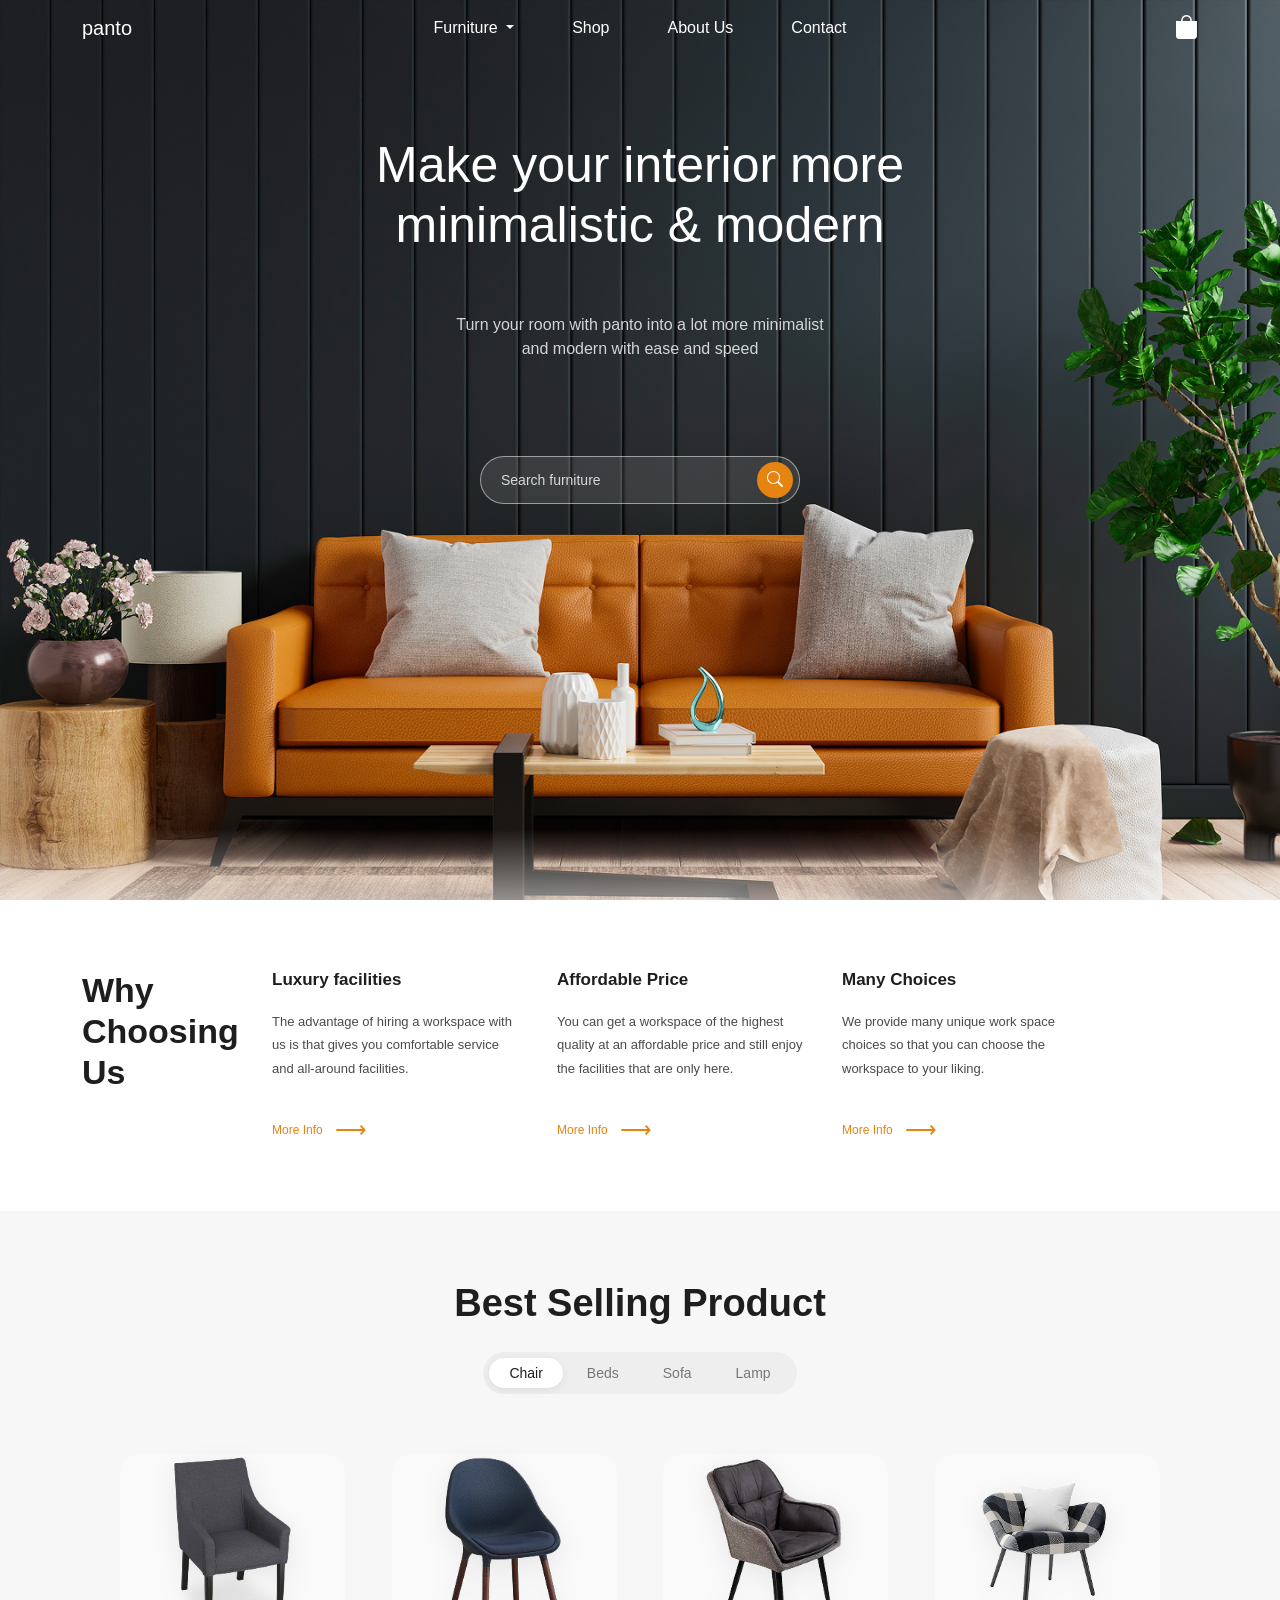
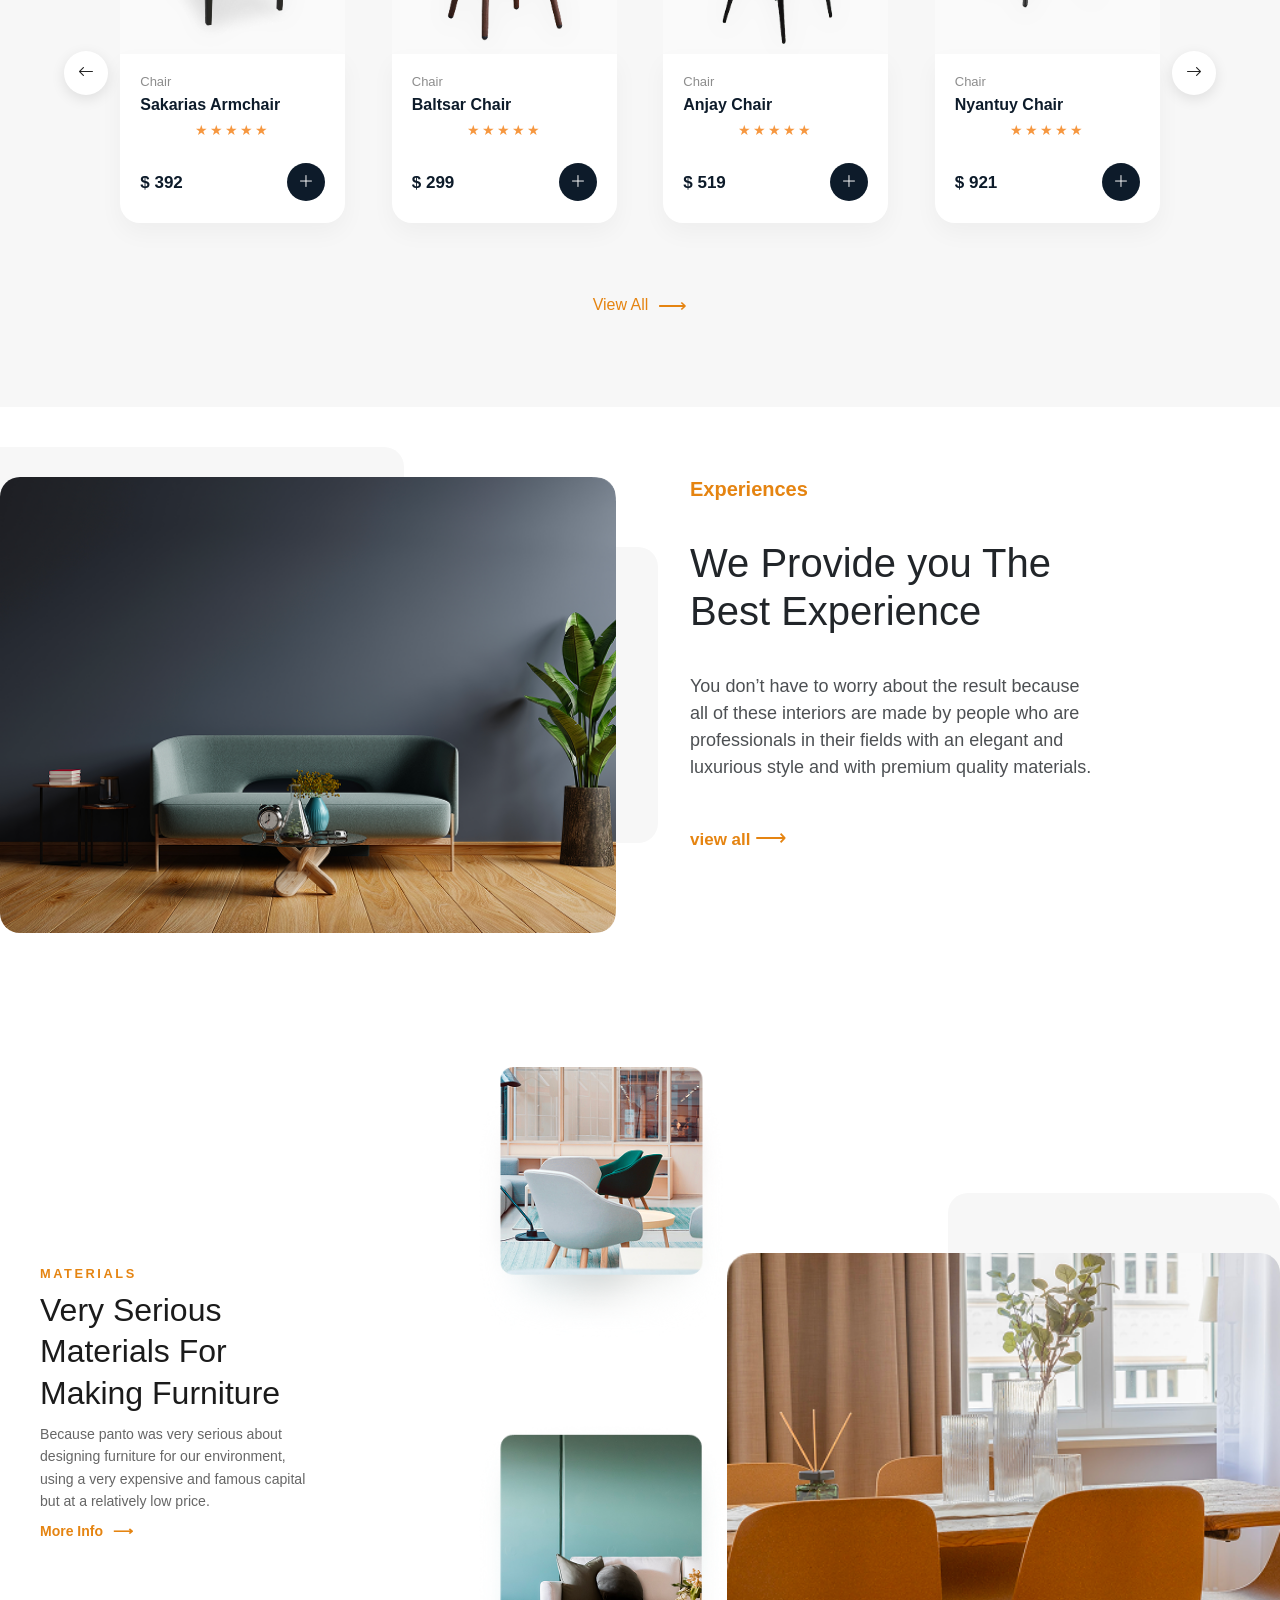
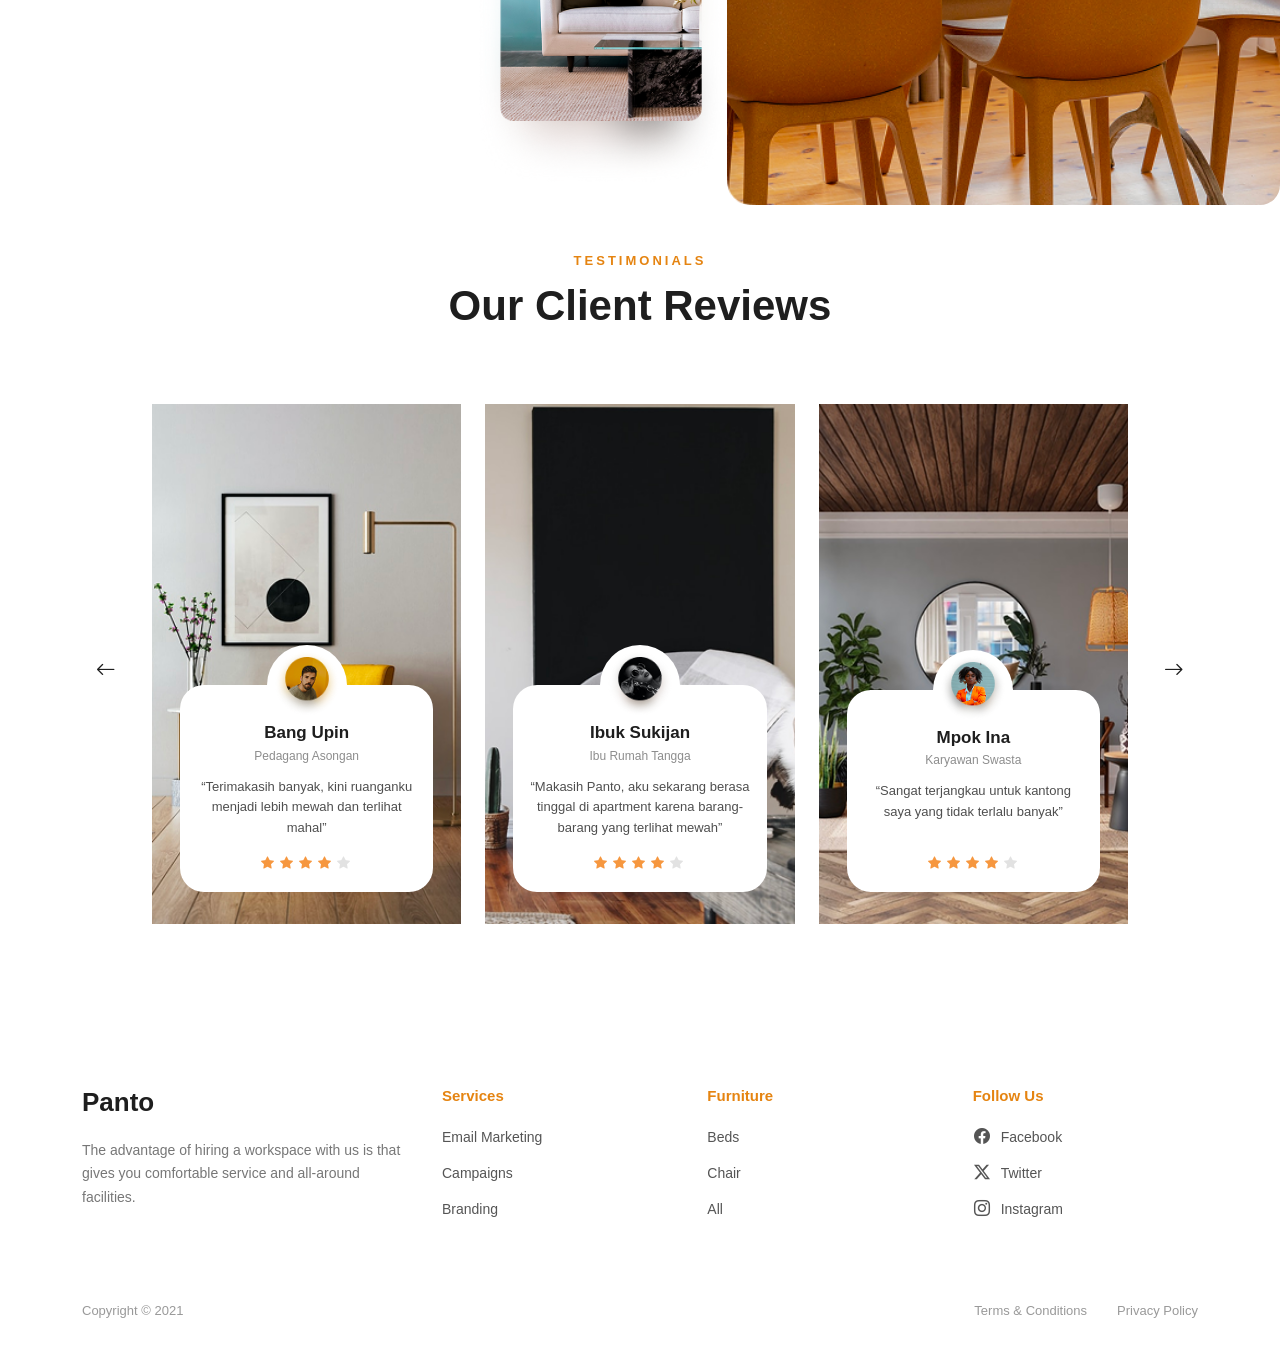
==== index.html @ dc4da4a8 "fix products Carousel" ====
<!DOCTYPE html>
<html lang="en">
<head>
    <meta charset="UTF-8">
    <link href="https://cdn.jsdelivr.net/npm/bootstrap@5.3.8/dist/css/bootstrap.min.css" rel="stylesheet" integrity="sha384-sRIl4kxILFvY47J16cr9ZwB07vP4J8+LH7qKQnuqkuIAvNWLzeN8tE5YBujZqJLB" crossorigin="anonymous">
    <link rel="stylesheet" href="https://cdn.jsdelivr.net/npm/bootstrap-icons@1.13.1/font/bootstrap-icons.min.css">
    <link rel="stylesheet" href="style.css">
    <meta name="viewport" content="width=device-width, initial-scale=1.0">
    <title>Document</title>
</head>
<body>
    <header>

<nav class="navbar navbar-expand-lg">
    <div class="container">

        <a class="navbar-brand" href="#">panto</a>

        <div class="navbar-actions">
            <a href="cart.html" class="cart-icon">
                <i class="bi bi-bag-fill"></i>
            </a>

            <button 
                class="navbar-toggler" 
                type="button" 
                data-bs-toggle="collapse" 
                data-bs-target="#navbarNav"
                aria-controls="navbarNav"
                aria-expanded="false"
                aria-label="Toggle navigation"
            >
                <span class="navbar-toggler-icon"></span>
            </button>
        </div>

        <div class="collapse navbar-collapse justify-content-center" id="navbarNav">
            <ul class="navbar-nav">
                <li class="nav-item dropdown">
                    <a class="nav-link dropdown-toggle" href="#furniture" data-bs-toggle="dropdown">
                        Furniture
                    </a>

                    <ul class="dropdown-menu">
                        <li><a class="dropdown-item" href="#furniture">Living Room</a></li>
                        <li><a class="dropdown-item" href="#furniture">Bedroom</a></li>
                        <li><a class="dropdown-item" href="#furniture">Dining Room</a></li>
                    </ul>
                </li>

                <li class="nav-item">
                    <a class="nav-link" href="#shop">Shop</a>
                </li>

                <li class="nav-item">
                    <a class="nav-link" href="#about">About Us</a>
                </li>

                <li class="nav-item">
                    <a class="nav-link" href="#contact">Contact</a>
                </li>
            </ul>
        </div>
        <a href="cart.html" class="cart-icon d-none d-lg-block">
            <i class="bi bi-bag-fill"></i>
        </a>
    </div>
</nav>

<div class="headline">
    <h1>
        Make your interior more
        <br>
        minimalistic & modern
    </h1>
    <p>
    Turn your room with panto into a lot more minimalist 
    <br>
    and modern with ease and speed 
</p>
</div>
<div class="search-box">
    <input 
        type="text" 
        placeholder="Search furniture"
    />

    <button type="button">
        <i class="bi bi-search"></i>
    </button>
</div>
    </header>
    
    <section class="why-us" id="about">
    <div class="container">
      <div class="row ">

        <!-- Main Title -->
        <div class="col-lg-2 col-md-12">
          <h2 class="why-title">
            Why  

            Choosing Us
          </h2>
        </div>

        <!-- Feature 1 -->
        <div class="col-lg-3 col-md-4 col-sm-12 feature">
          <h3 class="feature-title">Luxury facilities</h3>

          <p class="feature-text">
            The advantage of hiring a workspace with us is that gives you
            comfortable service and all-around facilities.
          </p>

          <a href="coming-soon.html" class="more-link">
            More Info
            <span style="color:#E58411;">⟶</span>
          </a>
        </div>

        <!-- Feature 2 -->
        <div class="col-lg-3 col-md-4 col-sm-12 feature">
          <h3 class="feature-title">Affordable Price</h3>

          <p class="feature-text">
            You can get a workspace of the highest quality at an affordable
            price and still enjoy the facilities that are only here.
          </p>

          <a href="coming-soon.html" class="more-link">
            More Info
           <span style="color:#E58411;">⟶</span>
          </a>
        </div>

        <!-- Feature 3 -->
        <div class="col-lg-3 col-md-4 col-sm-12 feature">
          <h3 class="feature-title">Many Choices</h3>

          <p class="feature-text">
            We provide many unique work space choices so that you can choose
            the workspace to your liking.
          </p>

          <a href="coming-soon.html" class="more-link">
            More Info
            <span style="color:#E58411;">⟶</span>
          </a>
        </div>

      </div>
    </div>
  </section>

<section class="product" id="shop">
      <div id="furniture"></div>
      <h2 class="category-title">Best Selling Product</h2>
<div class="category-tabs">
  <ul class="nav nav-pills" id="categoryTabs">
    <li class="nav-item">
      <button class="nav-link active" type="button">Chair</button>
    </li>

    <li class="nav-item">
      <button class="nav-link" type="button">Beds</button>
    </li>

    <li class="nav-item">
      <button class="nav-link" type="button">Sofa</button>
    </li>

    <li class="nav-item">
      <button class="nav-link" type="button">Lamp</button>
    </li>
  </ul>
</div>

  <div class="product-carousel-container">
    <div id="productsCarousel" class="carousel slide">

      <div class="carousel-inner">

        <div class="carousel-item active">
        <div class="row g-4">

          <div class="col-lg-3 col-md-6 col-6">
            <div class="product-card">
              <div class="product-img-box">
                <img src="images/chair1.png" class="img-fluid" alt="Sakarias Armchair">
              </div>
              <div class="product-info">
                <span class="product-cat">Chair</span>
                <h5>Sakarias Armchair</h5>
                <div class="product-rating">
                  <span class="stars">★★★★★</span>
                </div>
                <div class="d-flex justify-content-between align-items-center">
                  <strong>$ 392</strong>
                  <button class="add-btn"><i class="bi bi-plus-lg"></i></button>
                </div>
              </div>
            </div>
          </div>

          <div class="col-lg-3 col-md-6 col-6">
            <div class="product-card">
              <div class="product-img-box">
                <img src="images/chair4.png" class="img-fluid" alt="Baltsar Chair">
              </div>
              <div class="product-info">
                <span class="product-cat">Chair</span>
                <h5>Baltsar Chair</h5>
                <div class="product-rating">
                  <span class="stars">★★★★★</span>
                </div>
                <div class="d-flex justify-content-between align-items-center">
                  <strong>$ 299</strong>
                  <button class="add-btn"><i class="bi bi-plus-lg"></i></button>
                </div>
              </div>
            </div>
          </div>

          <div class="col-lg-3 col-md-6 col-6">
            <div class="product-card">
              <div class="product-img-box">
                <img src="images/chair2.png" class="img-fluid" alt="Anjay Chair">
              </div>
              <div class="product-info">
                <span class="product-cat">Chair</span>
                <h5>Anjay Chair</h5>
                <div class="product-rating">
                  <span class="stars">★★★★★</span>
                </div>
                <div class="d-flex justify-content-between align-items-center">
                  <strong>$ 519</strong>
                  <button class="add-btn"><i class="bi bi-plus-lg"></i></button>
                </div>
              </div>
            </div>
          </div>

          <div class="col-lg-3 col-md-6 col-6">
            <div class="product-card">
              <div class="product-img-box">
                <img src="images/chair3.png" class="img-fluid" alt="Nyantuy Chair">
              </div>
              <div class="product-info">
                <span class="product-cat">Chair</span>
                <h5>Nyantuy Chair</h5>
                <div class="product-rating">
                  <span class="stars">★★★★★</span>
                </div>
                <div class="d-flex justify-content-between align-items-center">
                  <strong>$ 921</strong>
                  <button class="add-btn"><i class="bi bi-plus-lg"></i></button>
                </div>
              </div>
            </div>
          </div>

        </div>
      </div>
      <div class="carousel-item">
        <div class="row g-4">

          <div class="col-lg-3 col-md-6 col-6">
            <div class="product-card">
              <div class="product-img-box">
                <img src="images/chair1.png" class="img-fluid" alt="Chair">
              </div>
              <div class="product-info">
                <span class="product-cat">Chair</span>
                <h5>Product Five</h5>
                <div class="product-rating">
                  <span class="stars">★★★★★</span>
                </div>
                <div class="d-flex justify-content-between align-items-center">
                  <strong>$ 260</strong>
                  <button class="add-btn"><i class="bi bi-plus-lg"></i></button>
                </div>
              </div>
            </div>
          </div>
          <div class="col-lg-3 col-md-6 col-6">
            <div class="product-card">
              <div class="product-img-box">
                <img src="images/chair2.png" class="img-fluid" alt="Chair">
              </div>
              <div class="product-info">
                <span class="product-cat">Chair</span>
                <h5>Respira</h5>
                <div class="product-rating">
                  <span class="stars">★★★★★</span>
                </div>
                <div class="d-flex justify-content-between align-items-center">
                  <strong>$ 220</strong>
                  <button class="add-btn"><i class="bi bi-plus-lg"></i></button>
                </div>
              </div>
            </div>
          </div>
          <div class="col-lg-3 col-md-6 col-6">
            <div class="product-card">
              <div class="product-img-box">
                <img src="images/chair3.png" class="img-fluid" alt="Chair">
              </div>
              <div class="product-info">
                <span class="product-cat">Chair</span>
                <h5>Respira</h5>
                <div class="product-rating">
                  <span class="stars">★★★★★</span>
                </div>
                <div class="d-flex justify-content-between align-items-center">
                  <strong>$ 220</strong>
                  <button class="add-btn"><i class="bi bi-plus-lg"></i></button>
                </div>
              </div>
            </div>
          </div>
          <div class="col-lg-3 col-md-6 col-6">
            <div class="product-card">
              <div class="product-img-box">
                <img src="images/chair4.png" class="img-fluid" alt="Chair">
              </div>
              <div class="product-info">
                <span class="product-cat">Chair</span>
                <h5>Respira</h5>
                <div class="product-rating">
                  <span class="stars">★★★★★</span>
                </div>
                <div class="d-flex justify-content-between align-items-center">
                  <strong>$ 220</strong>
                  <button class="add-btn"><i class="bi bi-plus-lg"></i></button>
                </div>
              </div>
            </div>
          </div>

        </div>
      </div>

      </div>

      <button
        class="carousel-control-prev custom-carousel-btn"
        type="button"
        data-bs-target="#productsCarousel"
        data-bs-slide="prev"
      >
        <i class="bi bi-arrow-left"></i>
        <span class="visually-hidden">Previous</span>
      </button>

      <button
        class="carousel-control-next custom-carousel-btn"
        type="button"
        data-bs-target="#productsCarousel"
        data-bs-slide="next"
      >
        <i class="bi bi-arrow-right"></i>
        <span class="visually-hidden">Next</span>
      </button>
      <a href="cart.html" class="view-all">
            View All
            <span style="color:#E58411;">⟶</span>
      </a>

    </div>
  </div>
</section>


<section class="experiences" id="experiences">
    <div class="row">
          <div class="image-wrapper">
      <img src="images/Rectangle 1446.png" alt="Interior design">
    </div>

      <div class="experiences-info">
        <h5 class="head-experiences">Experiences</h5>

        <h1>We Provide you The Best Experience</h1>

        <p style="font-size: 18px; opacity: 80%; line-height: 1.5; font-weight: 100;">
          You don’t have to worry about the result because all of these
          interiors are made by people who are professionals in their
          fields with an elegant and luxurious style and with premium
          quality materials.
        </p>

        <a href="cart.html" class="view-all-experiences">
          view all
          <span style="color: #E58411;">⟶</span>
        </a>

      </div>
    </div>
</section>

<section class="materials" id="materials">
    
        <div class="materials-row">
            
            <div class="materials-info">
                <h5 class="head-materials">MATERIALS</h5>
                <h2>Very Serious Materials For Making Furniture</h2>
                <p>
                    Because panto was very serious about designing furniture for our
                    environment, using a very expensive and famous capital but at a
                    relatively low price.
                </p>
                <a href="coming-soon.html" class="view-all-materials">
                    More Info <span>⟶</span>
                </a>
            </div>

            <div class="materials-images">
                <div class="img-small img-top">
                    <img src="images/Materials2.png" alt="Material 1">
                </div>
                <div class="img-small img-bottom">
                    <img src="images/Materials3.png" alt="Material 2">
                </div>
                <div class="img-large image-wrapper-ex">
                    <img src="images/Materials1.png" alt="Material 3">
                </div>
            </div>

        </div>
    
</section>

<section class="testimonials py-5" id="testimonials">
    <div class="container">
        
        
        <div class="text-center mb-5">
            <h5 class="head-testimonials">TESTIMONIALS</h5>
            <h2 class="fw-bold">Our Client Reviews</h2>
        </div>

        <!-- ===== Carousel ===== -->
        <div id="testimonialCarousel" class="carousel slide" data-bs-ride="carousel">
            <!-- الكروت -->
            <div class="carousel-inner">
                <div class="carousel-item active">
                    <div class="row g-4 justify-content-center">
                        
                        <div class="col-12 col-md-6 col-lg-4">
                            <div class="testimonial-card">
                                <div class="card-bg">
                                    <img src="images/big3.png" alt="Room 1">
                                </div>
                                <div class="card-content">
                                    <div class="avatar">
                                        <img src="images/s1.png" alt="Client 1">
                                    </div>
                                    <h4>Bang Upin</h4>
                                    <span class="job-title">Pedagang Asongan</span>
                                    <p class="review-text">
                                        “Terimakasih banyak, kini ruanganku menjadi lebih mewah dan terlihat mahal”
                                    </p>
                                    <div class="stars">
                                        <i class="bi bi-star-fill"></i>
                                        <i class="bi bi-star-fill"></i>
                                        <i class="bi bi-star-fill"></i>
                                        <i class="bi bi-star-fill"></i>
                                        <i class="bi bi-star-fill star-muted"></i>
                                    </div>
                                </div>
                            </div>
                        </div>

                        
                        <div class="col-12 col-md-6 col-lg-4">
                            <div class="testimonial-card">
                                <div class="card-bg">
                                    <img src="images/big2.png" alt="Room 2">
                                </div>
                                <div class="card-content">
                                    <div class="avatar">
                                        <img src="images/s2.png" alt="Client 2">
                                    </div>
                                    <h4>Ibuk Sukijan</h4>
                                    <span class="job-title">Ibu Rumah Tangga</span>
                                    <p class="review-text">
                                        “Makasih Panto, aku sekarang berasa tinggal di apartment karena barang-barang yang terlihat mewah”
                                    </p>
                                    <div class="stars">
                                        <i class="bi bi-star-fill"></i>
                                        <i class="bi bi-star-fill"></i>
                                        <i class="bi bi-star-fill"></i>
                                        <i class="bi bi-star-fill"></i>
                                        <i class="bi bi-star-fill star-muted"></i>
                                    </div>
                                </div>
                            </div>
                        </div>

                        
                        <div class="col-12 col-md-6 col-lg-4">
                            <div class="testimonial-card">
                                <div class="card-bg">
                                    <img src="images/big1.png" alt="Room 3">
                                </div>
                                <div class="card-content">
                                    <div class="avatar">
                                        <img src="images/s3.png" alt="Client 3">
                                    </div>
                                    <h4>Mpok Ina</h4>
                                    <span class="job-title">Karyawan Swasta</span>
                                    <p class="review-text">
                                        “Sangat terjangkau untuk kantong saya yang tidak terlalu banyak”
                                    </p>
                                    <div class="stars">
                                        <i class="bi bi-star-fill"></i>
                                        <i class="bi bi-star-fill"></i>
                                        <i class="bi bi-star-fill"></i>
                                        <i class="bi bi-star-fill"></i>
                                        <i class="bi bi-star-fill star-muted"></i>
                                    </div>
                                </div>
                            </div>
                        </div>

                    </div>
                </div>

                <div class="carousel-item">
                    <div class="row g-4 justify-content-center">
                        
                        <div class="col-12 col-md-6 col-lg-4">
                            <div class="testimonial-card">
                                <div class="card-bg">
                                    <img src="images/big3.png" alt="Room 4">
                                </div>
                                <div class="card-content">
                                    <div class="avatar">
                                        <img src="images/s1.png" alt="Client 4">
                                    </div>
                                    <h4>Andi Wijaya</h4>
                                    <span class="job-title">Karyawan Swasta</span>
                                    <p class="review-text">
                                        “Pelayanan sangat memuaskan, hasilnya melebihi ekspektasi saya”
                                    </p>
                                    <div class="stars">
                                        <i class="bi bi-star-fill"></i>
                                        <i class="bi bi-star-fill"></i>
                                        <i class="bi bi-star-fill"></i>
                                        <i class="bi bi-star-fill"></i>
                                        <i class="bi bi-star-fill"></i>
                                    </div>
                                </div>
                            </div>
                        </div>

                        <div class="col-12 col-md-6 col-lg-4">
                            <div class="testimonial-card">
                                <div class="card-bg">
                                    <img src="images/big2.png" alt="Room 5">
                                </div>
                                <div class="card-content">
                                    <div class="avatar">
                                        <img src="images/s2.png" alt="Client 5">
                                    </div>
                                    <h4>Siti Aminah</h4>
                                    <span class="job-title">Ibu Rumah Tangga</span>
                                    <p class="review-text">
                                        “Desainnya modern dan harganya sangat terjangkau”
                                    </p>
                                    <div class="stars">
                                        <i class="bi bi-star-fill"></i>
                                        <i class="bi bi-star-fill"></i>
                                        <i class="bi bi-star-fill"></i>
                                        <i class="bi bi-star-fill"></i>
                                        <i class="bi bi-star-fill star-muted"></i>
                                    </div>
                                </div>
                            </div>
                        </div>

                        <div class="col-12 col-md-6 col-lg-4">
                            <div class="testimonial-card">
                                <div class="card-bg">
                                    <img src="images/big1.png" alt="Room 6">
                                </div>
                                <div class="card-content">
                                    <div class="avatar">
                                        <img src="images/s3.png" alt="Client 6">
                                    </div>
                                    <h4>Budi Santoso</h4>
                                    <span class="job-title">Pengusaha</span>
                                    <p class="review-text">
                                        “Kualitas material sangat bagus, saya sangat puas”
                                    </p>
                                    <div class="stars">
                                        <i class="bi bi-star-fill"></i>
                                        <i class="bi bi-star-fill"></i>
                                        <i class="bi bi-star-fill"></i>
                                        <i class="bi bi-star-fill"></i>
                                        <i class="bi bi-star-fill"></i>
                                    </div>
                                </div>
                            </div>
                        </div>

                    </div>
                </div>

            </div>

            
            <button class="carousel-control-prev" type="button" data-bs-target="#testimonialCarousel" data-bs-slide="prev">
                <i class="bi bi-arrow-left"></i>
            </button>
            <button class="carousel-control-next" type="button" data-bs-target="#testimonialCarousel" data-bs-slide="next">
                <i class="bi bi-arrow-right"></i>
            </button>

        </div>
    </div>
</section>

<footer class="footer" id="contact">
    <div class="container">
        
        <div class="footer-top">
            
            <div class="footer-col brand-col">
                <h3 class="footer-logo">Panto</h3>
                <p class="footer-desc">
                    The advantage of hiring a workspace with us is that gives you comfortable service and all-around facilities.
                </p>
            </div>

            <div class="footer-col">
                <h5 class="footer-title">Services</h5>
                <ul class="footer-links">
                    <li><a href="coming-soon.html">Email Marketing</a></li>
                    <li><a href="coming-soon.html">Campaigns</a></li>
                    <li><a href="coming-soon.html">Branding</a></li>
                </ul>
            </div>

            <div class="footer-col">
                <h5 class="footer-title">Furniture</h5>
                <ul class="footer-links">
                    <li><a href="#furniture">Beds</a></li>
                    <li><a href="#furniture">Chair</a></li>
                    <li><a href="#shop">All</a></li>
                </ul>
            </div>

            <div class="footer-col">
                <h5 class="footer-title">Follow Us</h5>
                <ul class="footer-social">
                    <li>
                        <a href="https://facebook.com" target="_blank" rel="noopener noreferrer">
                            <i class="bi bi-facebook"></i> Facebook
                        </a>
                    </li>
                    <li>
                        <a href="https://twitter.com" target="_blank" rel="noopener noreferrer">
                            <i class="bi bi-twitter-x"></i> Twitter
                        </a>
                    </li>
                    <li>
                        <a href="https://instagram.com" target="_blank" rel="noopener noreferrer">
                            <i class="bi bi-instagram"></i> Instagram
                        </a>
                    </li>
                </ul>
            </div>

        </div>

        <div class="footer-bottom">
            <p class="copyright">Copyright © 2021</p>
            <div class="footer-bottom-links">
                <a href="coming-soon.html">Terms & Conditions</a>
                <a href="coming-soon.html">Privacy Policy</a>
            </div>
        </div>

    </div>
</footer>


   <script src="https://cdn.jsdelivr.net/npm/bootstrap@5.3.8/dist/js/bootstrap.bundle.min.js"></script>
   <script src="main.js"></script>
</body>
</html>
---- style.css ----
*, *::before, *::after { box-sizing: border-box; }
html, body { max-width: 100%; overflow-x: hidden; }
html { scroll-behavior: smooth; }
body { background-color: #fff; font-family: 'Gilroy', Arial, sans-serif; margin: 0; padding: 0;  box-sizing: border-box;
}

header{
    background-image: url("./images/Rectangle 1441.png");
     background-size: cover;
    min-height: 100vh ;
}
.navbar .nav-link,
.navbar .navbar-brand {
    color: white;
}
    .navbar-expand-lg .navbar-nav .nav-link {
        padding-right: 50px;
    }

.navbar-actions {
    display: flex;
    align-items: center;
    gap: 15px;
}
.navbar-toggler {
    border-color: rgba(255, 255, 255, 0.5);
    background-color: white;
}


.navbar-nav .nav-link.active, .navbar-nav .nav-link.show {
    color: #E58411;
}

.cart-icon {
    color: white;
    font-size: 24px;
    text-decoration: none;
    cursor: pointer;
}

@media (min-width: 992px) {
    .navbar-actions .cart-icon {
        display: none ;
    }
}

@media (max-width: 991px) {
    .navbar-expand-lg .navbar-nav .nav-link {
        padding: 10px 15px;
        color: white;
    }

    .navbar-collapse {
        background:#E58411;
        border-radius: 16px;
        padding: 20px;
        margin-top: 15px;
    }

    .navbar-nav {
        text-align: center;
        gap: 8px;
    }

    .navbar-nav .dropdown-menu {
        background: rgba(255, 255, 255, 0.1);
        border: 1px solid rgba(255, 255, 255, 0.15);
        border-radius: 10px;
        text-align: center;
    }

    .navbar-nav .dropdown-item {
        color: white;
    }

    .navbar-nav .dropdown-item:hover {
        background-color: rgba(255, 255, 255, 0.2);
        color: #E58411;
    }
}
.headline {
    height: 400px;
    display: flex;
    justify-content: center;
    align-items: center;
    flex-direction: column;
}

.headline h1 {
    color: #FFFFFF ;
    text-align: center;
    font-size: 50px;
}

.headline p{
    color: #FFFFFF;
    opacity: 80%;
    font-weight: 100;
    stroke: black;
    stroke-width: 80%;
    margin-top: 50px;
    text-align: center;
}
.search-box {
    width: 320px;
    height: 48px;
    margin: 0 auto;
    display: flex;
    align-items: center;

    border: 1px solid rgba(255, 255, 255, 0.5);
    border-radius: 24px;

    background: rgba(255, 255, 255, 0.1);

    padding: 0 6px 0 18px;
}

.search-box input {
    flex: 1;

    border: none;
    outline: none;

    background: transparent;

    color: white;
    font-size: 14px;
}

.search-box input::placeholder {
    color: rgba(255, 255, 255, 0.8);
}

.search-box button {
    width: 36px;
    height: 36px;

    border: none;
    border-radius: 50%;

    background: #E58411;
    color: white;

    display: flex;
    align-items: center;
    justify-content: center;

    cursor: pointer;
}
@media (max-width: 480px) {
    .headline h1 {
        font-size: 25px;
    }

    .headline p {
        font-size: 13px;
        font-weight: 400;
    }
}
 

    .why-us {
      padding: 70px 0;
       
    }
  
    .why-title {
      font-size: 34px;
      font-weight: 700;
      line-height: 1.2;
      color: #1E1E1E;
    }

    .feature-title {
      font-size: 17px;
      font-weight: 700;
      color: #1E1E1E;
      margin-bottom: 10px;
      height: 30px;
      width: 178px;
    }

    .feature-text {
      font-size: 13px;
      font-weight: 100;
      line-height: 1.8;
      color: #1E1E1E;
      max-width: 250px;
      min-height: 90px;
      margin-bottom: 17px;
      opacity: 80%;
    }

    .more-link {
      color: #E58411;
      text-decoration: none;
      font-size: 12px;
      display: inline-flex;
      align-items: center;
      gap: 12px;
      transition: 0.3s ease;
    }

    .more-link span {
      font-size: 22px;
      line-height: 0;
      font-weight: 300;
    }

    .more-link:hover {
      color: #1111e5;
      gap: 16px;
    }

    @media (max-width: 767px ) {
      .why-us {
        padding: 45px 20px;
      }

      .why-title {
        font-size: 30px;
        margin-bottom: 35px;
      }

      .feature {
        margin-bottom: 35px;
      }

      .feature-text {
        max-width: 100%;
      }
    }

    .product {
  display: flex;
  justify-content: center;
  flex-direction: column;
  background-color: #f7f7f7;
  padding: 70px 0 90px;
}

.product-carousel-container {
  width: 100%;
  max-width: 90%;
  margin: 0 auto;
  position: relative;
}

#productsCarousel {
  position: relative;
}

.carousel-item-next, .carousel-item-prev, .carousel-item.active {
  padding: 25px 45px 35px;
  background-color: transparent;
}

.product .category-title {
  text-align: center;
  font-weight: 700;
  margin: 0 0 25px 0;
  font-size: 38px;
  color: #1E1E1E;
}

.category-tabs {
  display: inline-block;
  background-color: #eeeeee;
  padding: 6px;
  border-radius: 50px;
  margin: 0 auto 35px auto;
}

.category-tabs .nav {
  gap: 4px;
}

.category-tabs .nav-link {
  border: 0;
  border-radius: 50px;
  background: transparent;
  color: #777;
  font-size: 14px;
  font-weight: 400;
  padding: 8px 20px;
  line-height: 1;
  transition: all 0.3s ease;
}

.category-tabs .nav-link:hover {
  color: #333;
}

.category-tabs .nav-link.active {
  background-color: #fff;
  color: #1E1E1E;
  box-shadow: 0 2px 8px rgba(0, 0, 0, 0.08);
}

.product-card {
  height: 100%;
  padding: 0;
  max-width: 225px;
  margin: 0 auto;
  display: flex;
  flex-direction: column;
  position: relative;
  background-color: transparent;
}

/* Div 1: خلفية الصورة الخفيفة المنفصلة */
.product-img-box {
  width: 100%;
  height: 200px;
  background-color: #FAFAFA;
  border-top-left-radius: 20px;
  border-top-right-radius: 20px;
  display: flex;
  align-items: flex-end;
  justify-content: center;
  position: relative;
  padding-bottom: 10px;
}

.product-img-box img {
  width: auto;
  max-width: 88%;
  height: 190px;
  object-fit: contain;
  margin-top: -35px; /* طالعة فوق السطح سنة */
  transition: transform 0.3s ease;
  filter: drop-shadow(0 6px 12px rgba(0, 0, 0, 0.08));
}

.product-card:hover .product-img-box img {
  transform: translateY(-8px);
}

/* Div 2: كارت المعلومات ذو الخلفية البيضاء المنفصل */
.product-info {
  width: 100%;
  background-color: #ffffff;
  border-bottom-left-radius: 20px;
  border-bottom-right-radius: 20px;
  padding: 18px 20px 22px;
  box-shadow: 0 10px 25px rgba(0, 0, 0, 0.04);
  display: flex;
  flex-direction: column;
  position: relative;
}

.product-cat {
  font-size: 13px;
  color: #8D8D8D;
  margin-bottom: 4px;
  display: block;
  font-weight: 400;
}

.product-info h5 {
  font-size: 16px;
  font-weight: 700;
  color: #0D1B2A;
  margin-bottom: 6px;
  white-space: nowrap;
  overflow: hidden;
  text-overflow: ellipsis;
}

.product-info .product-rating {
  margin-bottom: 22px;
}

.product-info strong {
  font-size: 17px;
  font-weight: 700;
  color: #0D1B2A;
}

.add-btn {
  width: 38px;
  height: 38px;
  border: 0;
  border-radius: 50%;
  background-color: #0D1B2A;
  color: white;
  font-size: 16px;
  display: flex;
  align-items: center;
  justify-content: center;
  cursor: pointer;
  transition: all 0.2s ease;
}

.add-btn:hover {
  background-color: #E58411;
  transform: scale(1.06);
}

.stars {
  color: #f5a623;
  font-size: 13px;
  letter-spacing: 2px;
}

.custom-carousel-btn {
  top: 50%;
  transform: translateY(-50%);
  bottom: auto;
  width: 44px;
  height: 44px;
  background-color: #ffffff;
  border-radius: 50%;
  opacity: 1;
  box-shadow: 0 4px 14px rgba(0, 0, 0, 0.1);
  display: flex;
  align-items: center;
  justify-content: center;
  z-index: 10;
  border: none;
  color: #1E1E1E;
  font-size: 16px;
}

.custom-carousel-btn.carousel-control-prev {
  left: 0;
}

.custom-carousel-btn.carousel-control-next {
  right: 0;
}

.custom-carousel-btn:hover {
  background-color: #ffffff;
  box-shadow: 0 6px 18px rgba(0, 0, 0, 0.16);
  opacity: 1;
  color: #000;
}

.custom-arrow {
  color: #111;
  font-size: 30px;
  font-weight: 300;
  line-height: 1;
}
@media (max-width: 991px) {
  .product {
    padding: 50px 0 70px;
  }

  .product-carousel-container {
    padding: 0 25px;
  }

  .carousel-item-next, .carousel-item-prev, .carousel-item.active {
    padding: 15px 30px 25px;
  }

  .product-card {
    max-width: 100%;
  }

  .product-img-box {
    height: 175px;
  }

  .product-img-box img {
    height: 160px;
    margin-top: -25px;
  }

  .product-info {
    padding: 16px 14px 18px;
  }

  .product-info h5 {
    font-size: 14px;
  }

  .product-info strong {
    font-size: 15px;
  }

  .add-btn {
    width: 34px;
    height: 34px;
    font-size: 14px;
  }
}

@media (max-width: 767px) {
  .product {
    padding: 40px 0 60px;
  }

  .product .category-title {
    font-size: 26px;
    margin: 0 0 18px 0;
  }

  .category-tabs {
    margin: 0 auto 25px auto;
    padding: 4px;
    max-width: 95%;
  }

  .category-tabs .nav-link {
    padding: 6px 14px;
    font-size: 12px;
  }

  .product-carousel-container {
    padding: 0 10px;
  }

  .carousel-item-next, .carousel-item-prev, .carousel-item.active {
    padding: 15px 15px 25px;
  }

  #productsCarousel .row {
    --bs-gutter-x: 10px;
    --bs-gutter-y: 12px;
  }

  .product-card {
    max-width: 100%;
  }

  .product-img-box {
    height: 140px;
    border-top-left-radius: 16px;
    border-top-right-radius: 16px;
  }

  .product-img-box img {
    height: 130px;
    margin-top: -20px;
  }

  .product-info {
    padding: 12px 10px 14px;
    border-bottom-left-radius: 16px;
    border-bottom-right-radius: 16px;
  }

  .product-cat {
    font-size: 11px;
    margin-bottom: 2px;
  }

  .product-info h5 {
    font-size: 13px;
    margin-bottom: 3px;
  }

  .product-info .product-rating {
    margin-bottom: 12px;
  }

  .product-info .stars {
    font-size: 10px;
    letter-spacing: 1px;
  }

  .product-info strong {
    font-size: 13px;
  }

  .add-btn {
    width: 30px;
    height: 30px;
    font-size: 13px;
  }

  .custom-carousel-btn {
    width: 36px;
    height: 36px;
    font-size: 14px;
  }

  .custom-carousel-btn.carousel-control-prev {
    left: -5px;
  }

  .custom-carousel-btn.carousel-control-next {
    right: -5px;
  }

  .view-all {
    margin-top: 25px;
    font-size: 15px;
  }
}

@media (max-width: 480px) {
  .product-img-box {
    height: 125px;
  }

  .product-img-box img {
    height: 115px;
    margin-top: -15px;
  }

  .product-info h5 {
    font-size: 12px;
  }

  .product-info strong {
    font-size: 12px;
  }

  .add-btn {
    width: 26px;
    height: 26px;
    font-size: 12px;
  }
}


.view-all {
  color: #E58411;
  text-decoration: none;
  font-size: 16px;
  font-weight: 500;
  align-items: center;
  transition: 0.3s ease;
  display: flex;
  justify-content: center;
  margin-top: 35px;
  gap: 10px;
}
.view-all span {
  font-size: 20px;
  line-height: 0;
  font-weight: 300;
}

    .view-all:hover {
      color: #1111e5;
      gap: 16px;
    }
    
.experiences{
    padding: 70px 0;
}
.experiences .row {
    display: flex;
    flex-direction: row;
    gap: 50px;
    max-width: 100%;
}

.experiences-info {
    display: flex;
    flex-direction: column;
    flex: 1;
    max-width: 430px;
  gap: 30px;
  font-weight: bold;
}

.view-all-experiences{
  
 color: #E58411;
      text-decoration: none;
      font-size: 17px;
      transition: 0.3s ease;
}
.view-all-experiences span {
      font-size: 22px;
      line-height: 0;
      font-weight: 300;
    }

    .view-all-experiences:hover {
      color: #1111e5;
      gap: 16px;
    }
.head-experiences{
       color: #E58411;
       font-weight: 600;
}
.image-wrapper {
    position: relative;
    width: 50%;
    z-index: 1;
}

.image-wrapper img {
    width: 100%; 
    height: auto;
    object-fit: cover;
    border-radius: 20px; 
    position: relative;
    z-index: 2; 
    display: block;
}


.image-wrapper::before {
      content: "";
    position: absolute;
    top: -30px;
    width: 100%;
    height: 100%;
    background-color: #F7F7F7;
    border-radius: 20px;
    z-index: 0;
    right: 35%;
}

.image-wrapper::after {
     content: "";
    position: absolute;
    top: 70px;
    right: -30px;
    width: 60%;
    height: 65%;
    background-color: #F7F7F7;
    border-radius: 20px;
    z-index: -1;
}
@media (max-width: 767px){
    .experiences {
        padding: 45px 20px;
    }

    .experiences .row {
        flex-direction: column;
        gap: 30px;
        margin: 0;
    }

    .image-wrapper {
        width: 100%;
        max-width: 100%;
    }

    .experiences-info {
        max-width: 100%;
        padding: 0 10px;
        gap: 20px;
    }

    .experiences-info h1 {
        font-size: 28px;
    }

    .image-wrapper::before {
      content: "";
    position: absolute;
    top: -30px;
    width: 50%;
    height: 20%;
    background-color: #F7F7F7;
    border-radius: 20px;
    z-index: 0;
    right: 35%;
}

.image-wrapper::after {
     content: "";
    position: absolute;
    top: 40px;
    right: -30px;
    width: 50%;
    height: 20%;
    background-color: #F7F7F7;
    border-radius: 20px;
    z-index: -1;
}
}

.materials-row {
    display: flex;
    align-items: center;
    gap: 10%;
}

/* Text */

.materials-info {
    flex: 0.5;
    display: flex;
    flex-direction: column;
    align-items: flex-start;
    gap: 20%;
    padding: 40px;
}

.head-materials {
    color: #E58411;
    font-size: 0.8rem;
    font-weight: 600;
    letter-spacing: 0.2em;
    margin: 0 0 3%;
}

.materials-info h2 {
    font-size: clamp(1.5rem, 2.5vw, 2.25rem);
    line-height: 1.3;
    margin: 0;
    color: #1B1B1B;
}

.materials-info p {
    font-size: clamp(0.875rem, 1.1vw, 1rem);
    color: #666;
    line-height: 1.6;
    margin: 3% 0;
}

.view-all-materials {
    display: inline-flex;
    align-items: center;
    gap: 0.625rem;
    color: #E58411;
    text-decoration: none;
    font-weight: 600;
    font-size: 0.875rem;
    transition: color 0.3s ease, gap 0.3s ease;
}

.view-all-materials:hover {
    color: #1111e5;
    gap: 1rem;
}


.materials-images {
    flex: 1.5;
    display: grid;
    grid-template-columns: 30% 1fr;
    grid-template-rows: 1fr 1fr;
     column-gap: 10px;
    position: relative;
}


.img-small {
    height: 250px;
width: 250px;
   min-height: 100%;
   min-width: 100%;
}

.img-top {
    grid-column: 1;
    grid-row: 1;
}

.img-bottom {
    grid-column: 1;
    grid-row: 2;
}

.img-large {
    grid-column: 2;
    grid-row: 1 / 3;
margin-top: 250px;
    height: 60%;

    position: relative;
    z-index: 1;

}


.img-small img,
.img-large img {
    display: block;
    width: 100%;
    height: 100%;

    object-fit: contain;
    object-position: center;
}


.image-wrapper-ex img {
    width: 100%; 
    height: auto;
    object-fit: cover;
    border-radius: 20px; 
    position: relative;
    z-index: 2; 
    display: block;
}


.image-wrapper-ex::before {
      content: "";
    position: absolute;
    top: -60px;
    width: 60%;
    height: 50%;
    background-color: #F7F7F7;
    border-radius: 20px;
    z-index: 0;
    left: 40%;
}

@media (max-width: 768px) {
    .materials {
        padding: 50px 20px;
        overflow: hidden;
    }

    .materials-row {
        flex-direction: column;
        gap: 2.5rem;
    }

    .materials-info {
        width: 100%;
        padding: 0 10px;
        gap: 15px;
    }

    .materials-info h2 {
        font-size: 1.8rem;
    }

    .materials-images {
        width: 100%;
        max-width: 500px;
        margin: 0 auto;
        flex: none;
        display: grid;
        grid-template-columns: 45% 50%;
        grid-template-rows: auto auto;
        column-gap: 15px;
        row-gap: 15px;
        aspect-ratio: auto;
    }

    .img-small {
        width: 100%;
        height: auto;
        min-height: unset;
        min-width: unset;
    }

    .img-small img {
        width: 100%;
        height: auto;
        border-radius: 12px;
    }

    .img-large {
        grid-column: 2;
        grid-row: 1 / 3;
        margin: 0;
        height: 100%;
        align-self: center;
    }

    .image-wrapper-ex::before {
        top: -20px;
        left: 20%;
        width: 70%;
        height: 50%;
    }
}

@media (max-width: 480px) {
    .materials {
        padding: 40px 15px;
    }

    .materials-info {
        padding: 0;
    }

    .materials-info h2 {
        font-size: 1.5rem;
    }

    .materials-images {
        grid-template-columns: 45% 50%;
        column-gap: 10px;
        row-gap: 10px;
    }
}


/* =====Testimonials ===== */
.testimonials {
    padding: 100px 0 60px;
}

.head-testimonials {
    color: #E58411;
    font-size: 13px;
    font-weight: 700;
    letter-spacing: 3px;
    text-transform: uppercase;
    margin-bottom: 12px;
}

.testimonials h2 {
    font-size: 42px;
    font-weight: 700;
    color: #1E1E1E;
}



/* ===== الكارت   ===== */
.testimonial-card {
    position: relative;
    height: 520px;
    border-radius: 24px;
    display: flex;
    flex-direction: column;
    justify-content: flex-end;
}

.card-bg {
    position: absolute;
    top: 0;
    left: 0;
    width: 100%;
    height: 100%;
    border-radius: 24px;
    z-index: 1;
}

.card-bg img {
    width: 100%;
    height: 100%;
    object-fit: cover;
    display: block;
}

.card-content {
    position: relative;
    z-index: 2;
    width: 82%;
    margin: 0 auto 32px auto; 
    background-color: #ffffff;
    border-radius: 24px;
    padding: 38px 16px 20px;
    text-align: center;
}

.avatar {
    position: absolute;
    top: -40px;
    left: 50%;
    transform: translateX(-50%);
    width: 80px;
    height: 60px;
    background-color: #ffffff;
    border-top-left-radius: 40px;
    border-top-right-radius: 40px;
    border-bottom-left-radius: 0;
    border-bottom-right-radius: 0;
    display: flex;
    justify-content: center;
    padding-top: 5px;
}


.avatar img {
    width: 66px;
    height: 66px;
    border-radius: 50%;
    object-fit: cover;
    display: block;
}

/* نص الكارت */
.card-content h4 {
    font-size: 17px;
    font-weight: 700;
    color: #1E1E1E;
    margin: 0 0 3px;
}

.card-content .job-title {
    font-size: 12px;
    color: #8D8D8D;
    display: block;
    margin-bottom: 12px;
}

.card-content .review-text {
    font-size: 13px;
    color: #4F4F4F;
    line-height: 1.6;
    margin: 0 0 14px;
    min-height: 58px;
    font-weight: 400;
}


.stars {
    color: #F6973F;
    font-size: 14px;
    display: flex;
    justify-content: center;
    align-items: center;
    gap: 4px;
}

.stars i {
    font-size: 13px;
}

.stars .star-muted {
    color: #E2E2E2 ; 
}

/* =====أزرار الكارسول ===== */
#testimonialCarousel {
    position: relative;
    padding: 0 25px;
}

#testimonialCarousel .carousel-control-prev,
#testimonialCarousel .carousel-control-next {
    width: 48px;
    height: 48px;
    background-color: #ffffff;
    border-radius: 50%;
    opacity: 1;
    top: 50%;
    transform: translateY(-50%);
    transition: all 0.25s ease;
    border: none;
    z-index: 10;
    display: flex;
    align-items: center;
    justify-content: center;
    color: #1E1E1E;
    font-size: 20px;
}



#testimonialCarousel .carousel-control-prev:hover,
#testimonialCarousel .carousel-control-next:hover {
    background-color: #ffffff;
    color: #E58411;
    box-shadow: 0 6px 22px rgba(0, 0, 0, 0.18);
    transform: translateY(-50%) scale(1.05);
}


@media (max-width: 991px) {
    .testimonial-card {
        height: 440px;
    }

    #testimonialCarousel .carousel-control-prev {
        left: -10px;
    }

    #testimonialCarousel .carousel-control-next {
        right: -10px;
    }
}

@media (max-width: 576px) {
    .testimonials h2 {
        font-size: 28px;
    }
    
    .testimonial-card {
        height: 420px;
    }
    
    .card-content {
        margin: 0 12px 12px;
        padding: 34px 14px 16px;
    }
    
    .avatar {
        width: 68px;
        height: 50px;
        top: -34px;
        border-top-left-radius: 34px;
        border-top-right-radius: 34px;
    }

    .avatar::before,
    .avatar::after {
        width: 14px;
        height: 14px;
    }

    .avatar::before {
        left: -14px;
        background: radial-gradient(circle at top left, transparent 14px, #ffffff 14.5px);
    }

    .avatar::after {
        right: -14px;
        background: radial-gradient(circle at top right, transparent 14px, #ffffff 14.5px);
    }

    .avatar img {
        width: 54px;
        height: 54px;
    }
}


.footer {
    padding: 80px 0 40px;
    background-color: #fff;
    color: #1E1E1E;
}

.footer-top {
    display: flex;
    flex-direction: row;
    justify-content: space-between;
    gap: 40px;
    padding-bottom: 60px;
}

.footer-col {
    flex: 1;
}

.brand-col {
    flex: 1.8;
    max-width: 320px;
}

.footer-logo {
    font-size: 26px;
    font-weight: 700;
    color: #1E1E1E;
    margin: 0 0 20px;
}

.footer-desc {
    font-size: 14px;
    color: #777;
    line-height: 1.7;
    margin: 0;
}

.footer-title {
    font-size: 15px;
    font-weight: 600;
    color: #E58411;
    margin: 0 0 20px;
}

.footer-links {
    list-style: none;
    padding: 0;
    margin: 0;
    display: flex;
    flex-direction: column;
    gap: 12px;
}

.footer-links a {
    text-decoration: none;
    color: #555;
    font-size: 14px;
    transition: color 0.3s ease;
}

.footer-links a:hover {
    color: #E58411;
}

.footer-social {
    list-style: none;
    padding: 0;
    margin: 0;
    display: flex;
    flex-direction: column;
    gap: 12px;
    align-items: flex-start;
}

.footer-social a {
    text-decoration: none;
    color: #555;
    font-size: 14px;
    display: flex;
    align-items: center;
    gap: 10px;
    transition: color 0.3s ease;
}

.footer-social a:hover {
    color: #E58411;
}

.footer-social i {
    font-size: 16px;
    width: 18px;
    text-align: center;
}

.footer-bottom {
    display: flex;
    justify-content: space-between;
    align-items: center;
    padding-top: 20px;
}

.copyright {
    font-size: 13px;
    color: #999;
    margin: 0;
}

.footer-bottom-links {
    display: flex;
    gap: 30px;
}

.footer-bottom-links a {
    text-decoration: none;
    color: #999;
    font-size: 13px;
    transition: color 0.3s ease;
}

.footer-bottom-links a:hover {
    color: #E58411;
}


@media (max-width: 991px) {
    .footer-top {
        flex-wrap: wrap;
        gap: 50px;
    }

    .footer-col {
        flex: 0 0 calc(50% - 25px);
    }

    .brand-col {
        flex: 0 0 100%;
        max-width: 100%;
    }
}

@media (max-width: 576px) {
    .footer {
        padding: 50px 0 30px;
    }

    .footer-top {
        flex-direction: column;
        gap: 40px;
    }

    .footer-col {
        flex: 1;
    }

    .footer-bottom {
        flex-direction: column;
        gap: 15px;
        text-align: center;
    }

    .footer-bottom-links {
        gap: 20px;
    }
}
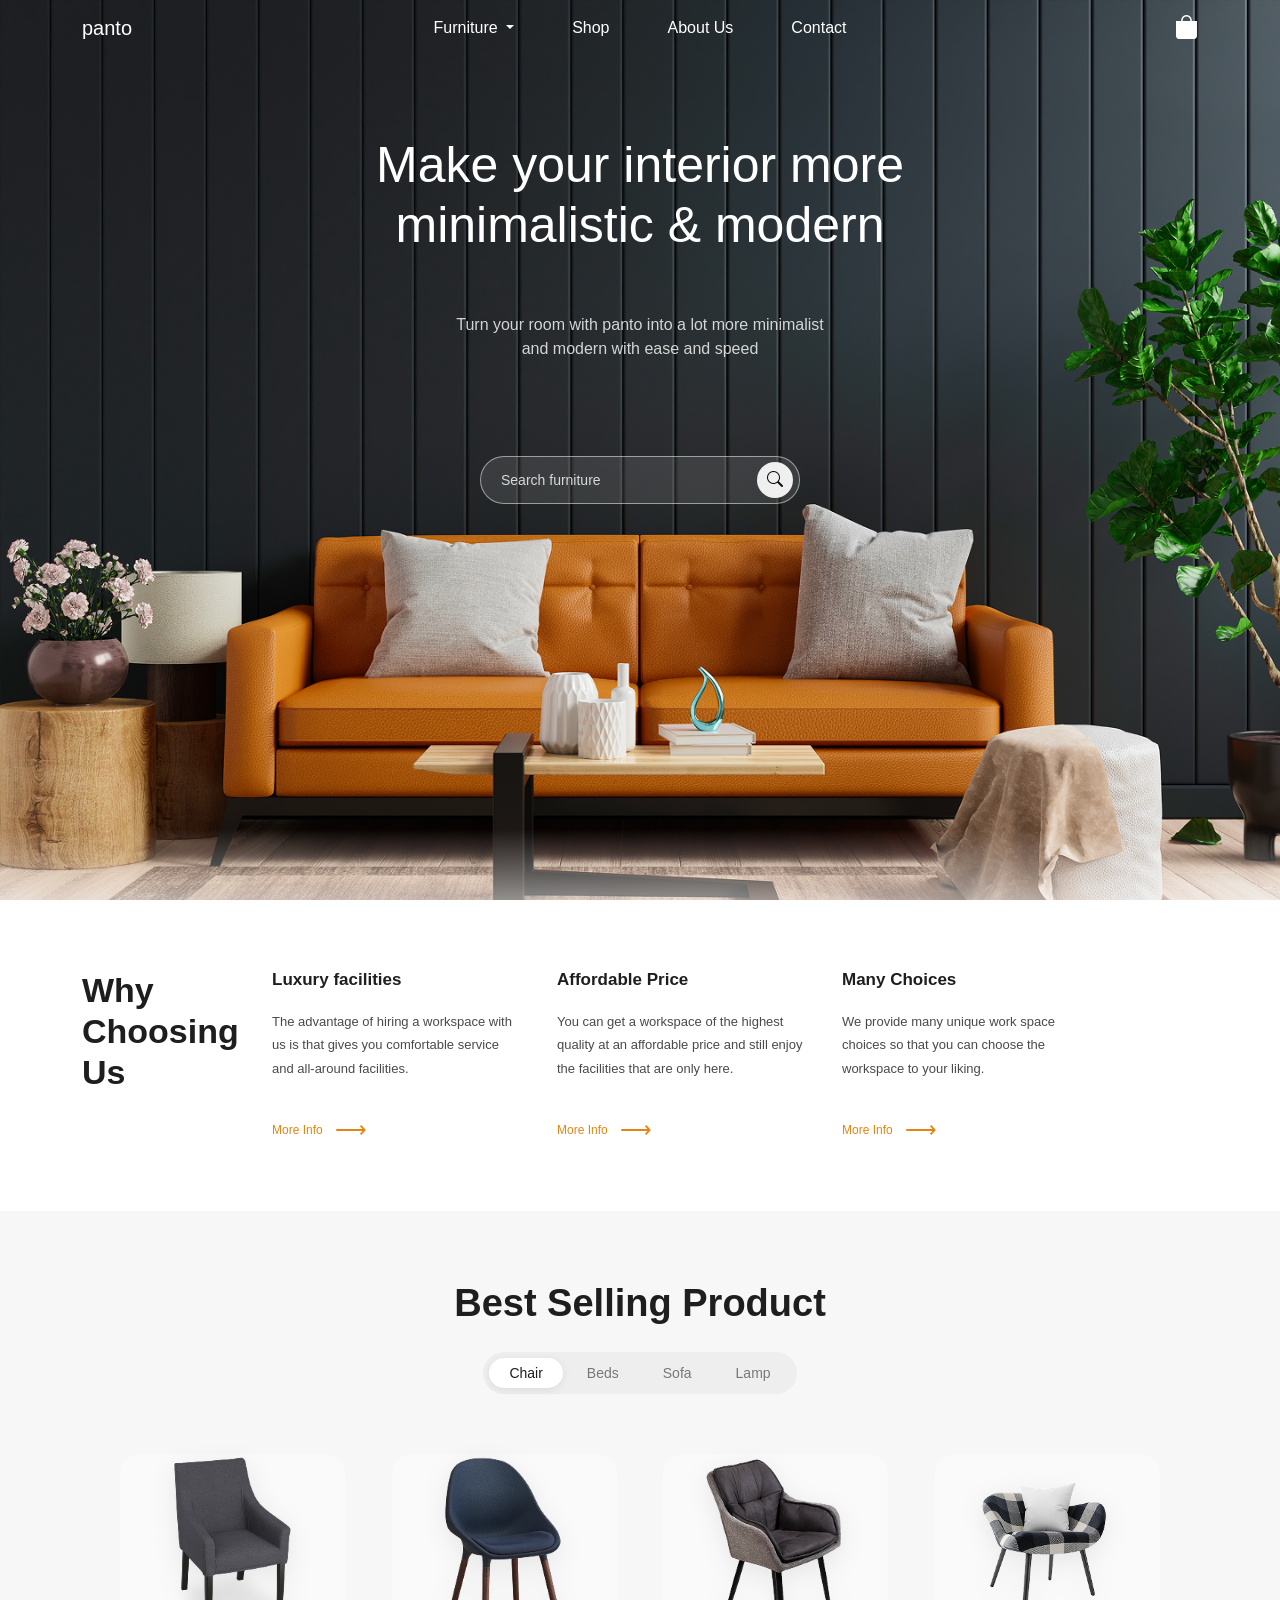
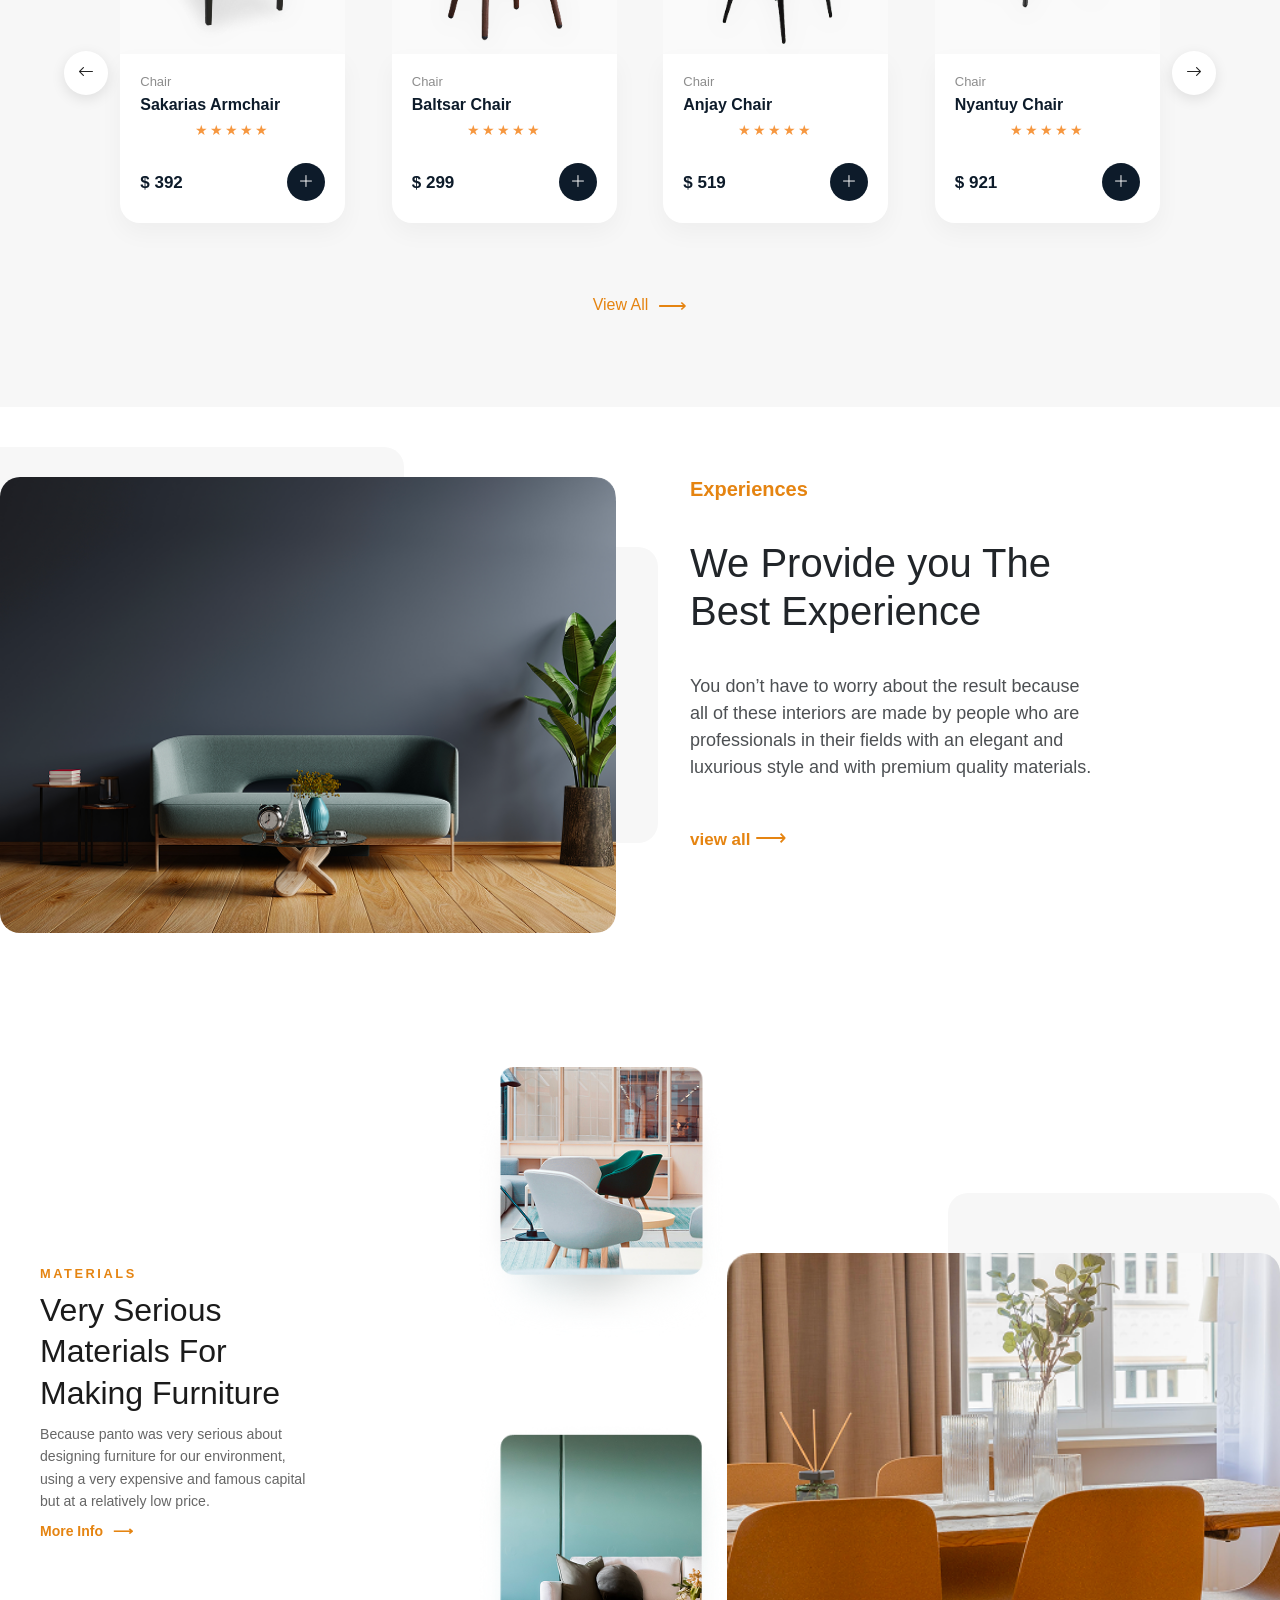
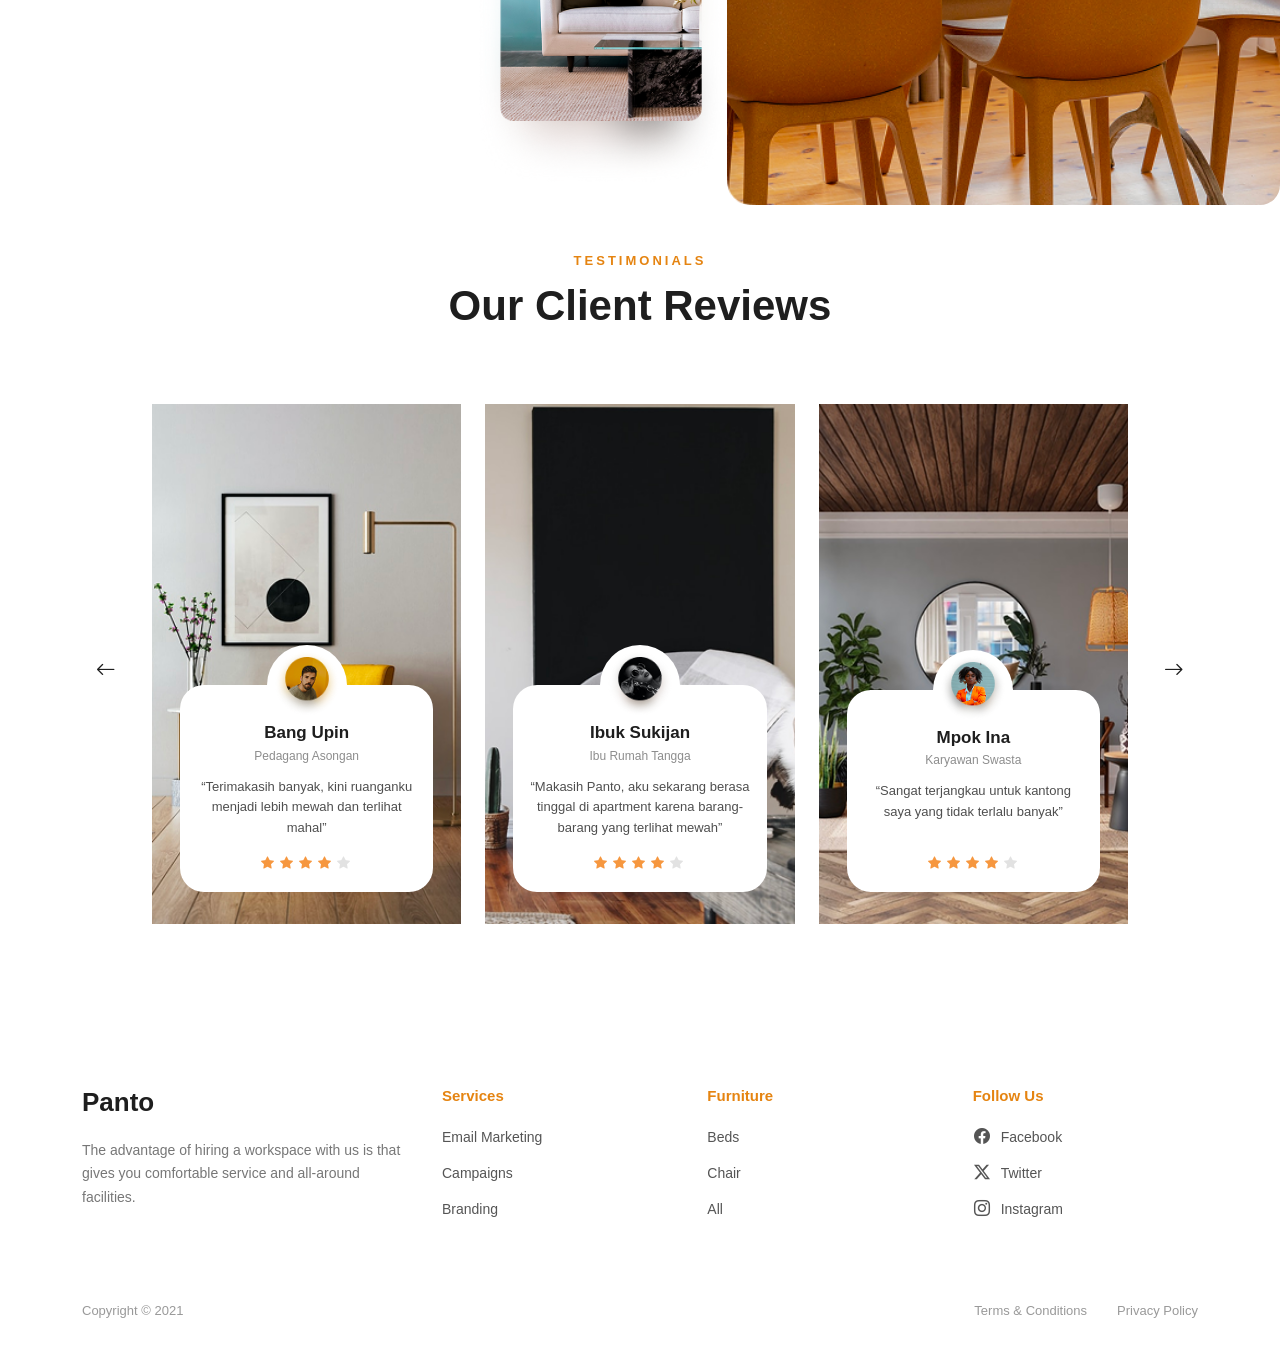
==== commit ff4c774a: "add title page" ====
--- a/index.html
+++ b/index.html
@@ -6,7 +6,7 @@
     <link rel="stylesheet" href="https://cdn.jsdelivr.net/npm/bootstrap-icons@1.13.1/font/bootstrap-icons.min.css">
     <link rel="stylesheet" href="style.css">
     <meta name="viewport" content="width=device-width, initial-scale=1.0">
-    <title>Document</title>
+    <title>panto furniture</title>
 </head>
 <body>
     <header>
--- a/style.css
+++ b/style.css
@@ -140,8 +140,7 @@
     border: none;
     border-radius: 50%;
 
-    background: #E58411;
-    color: white;
+    color: rgb(10, 9, 9);
 
     display: flex;
     align-items: center;
@@ -310,7 +309,6 @@
   background-color: transparent;
 }
 
-/* Div 1: خلفية الصورة الخفيفة المنفصلة */
 .product-img-box {
   width: 100%;
   height: 200px;
@@ -329,7 +327,7 @@
   max-width: 88%;
   height: 190px;
   object-fit: contain;
-  margin-top: -35px; /* طالعة فوق السطح سنة */
+  margin-top: -35px; 
   transition: transform 0.3s ease;
   filter: drop-shadow(0 6px 12px rgba(0, 0, 0, 0.08));
 }
@@ -338,7 +336,6 @@
   transform: translateY(-8px);
 }
 
-/* Div 2: كارت المعلومات ذو الخلفية البيضاء المنفصل */
 .product-info {
   width: 100%;
   background-color: #ffffff;
@@ -424,14 +421,6 @@
   font-size: 16px;
 }
 
-.custom-carousel-btn.carousel-control-prev {
-  left: 0;
-}
-
-.custom-carousel-btn.carousel-control-next {
-  right: 0;
-}
-
 .custom-carousel-btn:hover {
   background-color: #ffffff;
   box-shadow: 0 6px 18px rgba(0, 0, 0, 0.16);
@@ -517,11 +506,6 @@
 
   .carousel-item-next, .carousel-item-prev, .carousel-item.active {
     padding: 15px 15px 25px;
-  }
-
-  #productsCarousel .row {
-    --bs-gutter-x: 10px;
-    --bs-gutter-y: 12px;
   }
 
   .product-card {
@@ -1009,7 +993,6 @@
 
 
 
-/* ===== الكارت   ===== */
 .testimonial-card {
     position: relative;
     height: 520px;
@@ -1073,7 +1056,6 @@
     display: block;
 }
 
-/* نص الكارت */
 .card-content h4 {
     font-size: 17px;
     font-weight: 700;
@@ -1115,7 +1097,6 @@
     color: #E2E2E2 ; 
 }
 
-/* =====أزرار الكارسول ===== */
 #testimonialCarousel {
     position: relative;
     padding: 0 25px;
@@ -1140,8 +1121,6 @@
     font-size: 20px;
 }
 
-
-
 #testimonialCarousel .carousel-control-prev:hover,
 #testimonialCarousel .carousel-control-next:hover {
     background-color: #ffffff;
@@ -1175,8 +1154,11 @@
     }
     
     .card-content {
-        margin: 0 12px 12px;
+     .card-content {
+        width: calc(100% - 24px);
+        margin: 0 auto 12px;
         padding: 34px 14px 16px;
+    }
     }
     
     .avatar {
